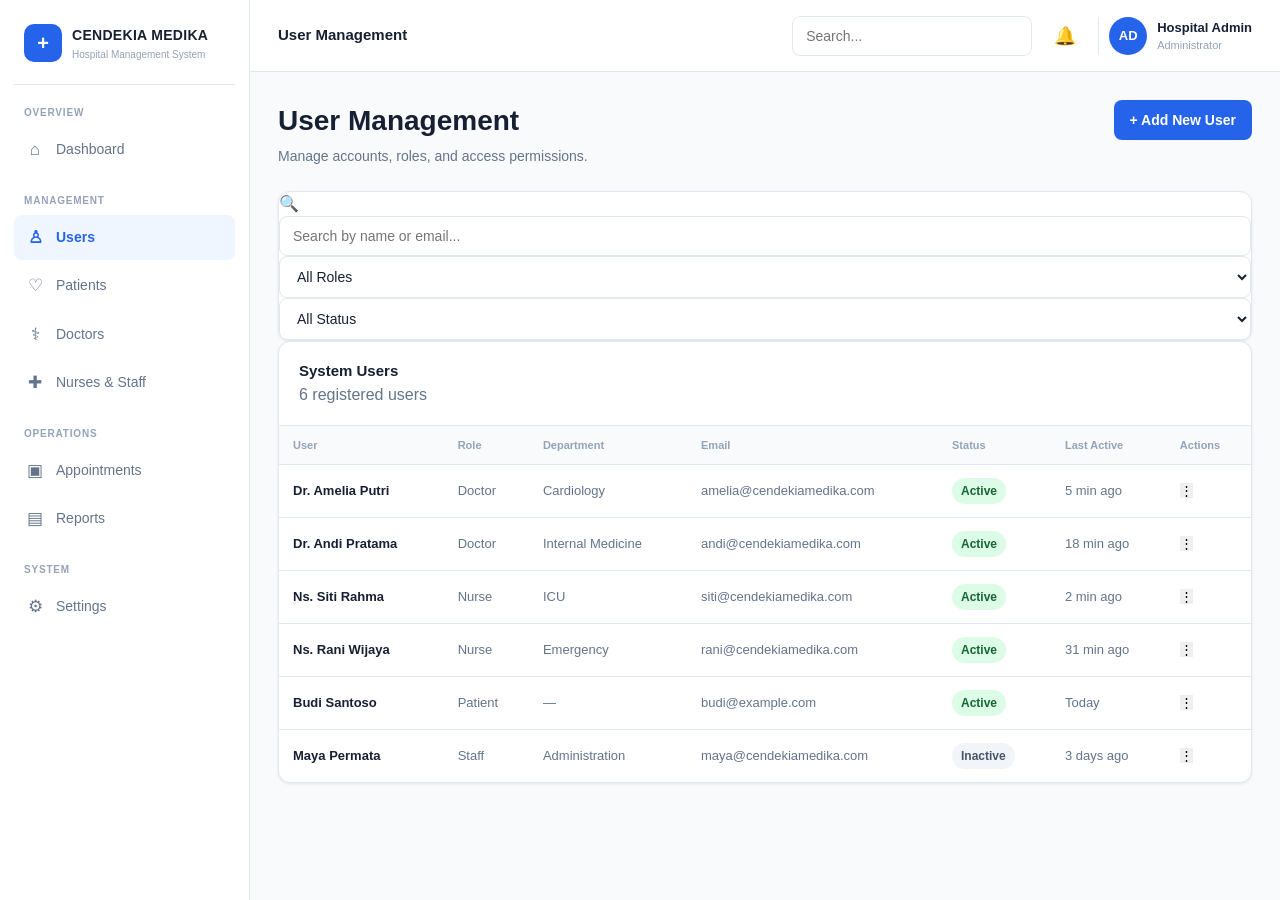
==== pages/admin-users.html @ 8cd88839 "Create initial HMS frontend" ====
<!DOCTYPE html>
<html lang="en">

<head>
    <meta charset="UTF-8">
    <meta
        name="viewport"
        content="width=device-width, initial-scale=1.0"
    >

    <title>User Management | CENDEKIA MEDIKA</title>

    <link rel="stylesheet" href="../style.css">
</head>

<body class="role-admin">

<div class="dashboard">

    <!-- ================= SIDEBAR ================= -->

    <aside class="sidebar">

        <div class="sidebar-logo">

            <div class="sidebar-logo-icon">
                +
            </div>

            <div class="sidebar-logo-text">
                <strong>CENDEKIA MEDIKA</strong>
                <span>Hospital Management System</span>
            </div>

        </div>


        <nav class="sidebar-nav">

            <div class="nav-section-title">
                Overview
            </div>

            <a
                href="admin-dashboard.html"
                class="nav-item"
            >
                <span class="nav-icon">⌂</span>
                <span>Dashboard</span>
            </a>


            <div class="nav-section-title">
                Management
            </div>

            <a
                href="admin-users.html"
                class="nav-item active"
            >
                <span class="nav-icon">♙</span>
                <span>Users</span>
            </a>

            <a href="#" class="nav-item">
                <span class="nav-icon">♡</span>
                <span>Patients</span>
            </a>

            <a href="#" class="nav-item">
                <span class="nav-icon">⚕</span>
                <span>Doctors</span>
            </a>

            <a href="#" class="nav-item">
                <span class="nav-icon">✚</span>
                <span>Nurses & Staff</span>
            </a>


            <div class="nav-section-title">
                Operations
            </div>

            <a href="#" class="nav-item">
                <span class="nav-icon">▣</span>
                <span>Appointments</span>
            </a>

            <a href="#" class="nav-item">
                <span class="nav-icon">▤</span>
                <span>Reports</span>
            </a>


            <div class="nav-section-title">
                System
            </div>

            <a href="#" class="nav-item">
                <span class="nav-icon">⚙</span>
                <span>Settings</span>
            </a>

        </nav>

    </aside>


    <!-- ================= MAIN ================= -->

    <div class="dashboard-main">


        <!-- TOPBAR -->

        <header class="topbar">

            <div class="topbar-left">

                <div class="topbar-title">
                    User Management
                </div>

            </div>


            <div class="topbar-right">

                <input
                    class="search-box"
                    type="search"
                    placeholder="Search..."
                >

                <button class="icon-button">
                    🔔
                </button>


                <div class="user-profile">

                    <div class="avatar">
                        AD
                    </div>

                    <div class="user-info">
                        <strong>Hospital Admin</strong>
                        <span>Administrator</span>
                    </div>

                </div>

            </div>

        </header>


        <!-- ================= CONTENT ================= -->

        <main class="page-content">


            <!-- HEADER -->

            <div class="page-header">

                <div>

                    <h1>
                        User Management
                    </h1>

                    <p>
                        Manage accounts, roles, and access permissions.
                    </p>

                </div>


                <button
                    class="btn btn-primary"
                    id="addUserButton"
                >
                    + Add New User
                </button>

            </div>


            <!-- ================= FILTERS ================= -->

            <div class="card user-toolbar">

                <div class="user-search">

                    <span>🔍</span>

                    <input
                        type="search"
                        id="userSearch"
                        placeholder="Search by name or email..."
                    >

                </div>


                <select id="roleFilter">

                    <option value="all">
                        All Roles
                    </option>

                    <option value="doctor">
                        Doctor
                    </option>

                    <option value="nurse">
                        Nurse
                    </option>

                    <option value="patient">
                        Patient
                    </option>

                    <option value="staff">
                        Staff
                    </option>

                </select>


                <select id="statusFilter">

                    <option value="all">
                        All Status
                    </option>

                    <option value="active">
                        Active
                    </option>

                    <option value="inactive">
                        Inactive
                    </option>

                </select>

            </div>


            <!-- ================= USERS TABLE ================= -->

            <div class="card">

                <div class="card-header">

                    <div>

                        <h3>
                            System Users
                        </h3>

                        <p class="table-subtitle">
                            6 registered users
                        </p>

                    </div>

                </div>


                <div class="table-wrapper">

                    <table id="usersTable">

                        <thead>

                            <tr>

                                <th>
                                    User
                                </th>

                                <th>
                                    Role
                                </th>

                                <th>
                                    Department
                                </th>

                                <th>
                                    Email
                                </th>

                                <th>
                                    Status
                                </th>

                                <th>
                                    Last Active
                                </th>

                                <th>
                                    Actions
                                </th>

                            </tr>

                        </thead>


                        <tbody>


                            <tr data-role="doctor" data-status="active">

                                <td>

                                    <strong>
                                        Dr. Amelia Putri
                                    </strong>

                                </td>

                                <td>
                                    Doctor
                                </td>

                                <td>
                                    Cardiology
                                </td>

                                <td>
                                    amelia@cendekiamedika.com
                                </td>

                                <td>

                                    <span class="status status-success">
                                        Active
                                    </span>

                                </td>

                                <td>
                                    5 min ago
                                </td>

                                <td>

                                    <button class="table-action">
                                        ⋮
                                    </button>

                                </td>

                            </tr>


                            <tr data-role="doctor" data-status="active">

                                <td>

                                    <strong>
                                        Dr. Andi Pratama
                                    </strong>

                                </td>

                                <td>
                                    Doctor
                                </td>

                                <td>
                                    Internal Medicine
                                </td>

                                <td>
                                    andi@cendekiamedika.com
                                </td>

                                <td>

                                    <span class="status status-success">
                                        Active
                                    </span>

                                </td>

                                <td>
                                    18 min ago
                                </td>

                                <td>

                                    <button class="table-action">
                                        ⋮
                                    </button>

                                </td>

                            </tr>


                            <tr data-role="nurse" data-status="active">

                                <td>

                                    <strong>
                                        Ns. Siti Rahma
                                    </strong>

                                </td>

                                <td>
                                    Nurse
                                </td>

                                <td>
                                    ICU
                                </td>

                                <td>
                                    siti@cendekiamedika.com
                                </td>

                                <td>

                                    <span class="status status-success">
                                        Active
                                    </span>

                                </td>

                                <td>
                                    2 min ago
                                </td>

                                <td>

                                    <button class="table-action">
                                        ⋮
                                    </button>

                                </td>

                            </tr>


                            <tr data-role="nurse" data-status="active">

                                <td>

                                    <strong>
                                        Ns. Rani Wijaya
                                    </strong>

                                </td>

                                <td>
                                    Nurse
                                </td>

                                <td>
                                    Emergency
                                </td>

                                <td>
                                    rani@cendekiamedika.com
                                </td>

                                <td>

                                    <span class="status status-success">
                                        Active
                                    </span>

                                </td>

                                <td>
                                    31 min ago
                                </td>

                                <td>

                                    <button class="table-action">
                                        ⋮
                                    </button>

                                </td>

                            </tr>


                            <tr data-role="patient" data-status="active">

                                <td>

                                    <strong>
                                        Budi Santoso
                                    </strong>

                                </td>

                                <td>
                                    Patient
                                </td>

                                <td>
                                    —
                                </td>

                                <td>
                                    budi@example.com
                                </td>

                                <td>

                                    <span class="status status-success">
                                        Active
                                    </span>

                                </td>

                                <td>
                                    Today
                                </td>

                                <td>

                                    <button class="table-action">
                                        ⋮
                                    </button>

                                </td>

                            </tr>


                            <tr data-role="staff" data-status="inactive">

                                <td>

                                    <strong>
                                        Maya Permata
                                    </strong>

                                </td>

                                <td>
                                    Staff
                                </td>

                                <td>
                                    Administration
                                </td>

                                <td>
                                    maya@cendekiamedika.com
                                </td>

                                <td>

                                    <span class="status status-neutral">
                                        Inactive
                                    </span>

                                </td>

                                <td>
                                    3 days ago
                                </td>

                                <td>

                                    <button class="table-action">
                                        ⋮
                                    </button>

                                </td>

                            </tr>


                        </tbody>

                    </table>

                </div>

            </div>


        </main>

    </div>

</div>


<script src="../script.js"></script>

</body>

</html>
---- style.css ----
/* =========================================================
   CENDEKIA MEDIKA — HMS DESIGN SYSTEM
   ========================================================= */

/* ---------- RESET ---------- */

* {
    margin: 0;
    padding: 0;
    box-sizing: border-box;
}

:root {
    /* Main colors */
    --primary: #2563eb;
    --primary-dark: #1d4ed8;
    --primary-light: #eff6ff;

    /* Role accents */
    --admin: #2563eb;
    --doctor: #0891b2;
    --nurse: #16a34a;
    --patient: #7c3aed;

    /* Status */
    --success: #16a34a;
    --warning: #d97706;
    --danger: #dc2626;
    --info: #2563eb;

    /* Neutral colors */
    --text-primary: #172033;
    --text-secondary: #64748b;
    --text-muted: #94a3b8;

    --background: #f8fafc;
    --surface: #ffffff;
    --border: #e2e8f0;

    /* UI */
    --sidebar-width: 250px;
    --header-height: 72px;

    --radius-sm: 8px;
    --radius-md: 12px;
    --radius-lg: 16px;

    --shadow-sm: 0 1px 3px rgba(15, 23, 42, 0.08);
    --shadow-md: 0 4px 12px rgba(15, 23, 42, 0.08);
}

body {
    font-family:
        Inter,
        -apple-system,
        BlinkMacSystemFont,
        "Segoe UI",
        Roboto,
        Arial,
        sans-serif;

    color: var(--text-primary);
    background: var(--background);
    line-height: 1.5;
}

/* ---------- TYPOGRAPHY ---------- */

h1,
h2,
h3,
h4 {
    color: var(--text-primary);
    font-weight: 600;
}

h1 {
    font-size: 28px;
}

h2 {
    font-size: 22px;
}

h3 {
    font-size: 17px;
}

p {
    color: var(--text-secondary);
}

/* ---------- LINKS ---------- */

a {
    color: var(--primary);
    text-decoration: none;
}

a:hover {
    text-decoration: underline;
}

/* ---------- BUTTONS ---------- */

button {
    font-family: inherit;
    cursor: pointer;
    border: none;
}

.btn {
    display: inline-flex;
    align-items: center;
    justify-content: center;
    gap: 8px;

    min-height: 40px;
    padding: 0 16px;

    border-radius: var(--radius-sm);

    font-size: 14px;
    font-weight: 600;

    transition:
        background 0.2s ease,
        transform 0.1s ease,
        box-shadow 0.2s ease;
}

.btn:active {
    transform: translateY(1px);
}

.btn-primary {
    color: white;
    background: var(--primary);
}

.btn-primary:hover {
    background: var(--primary-dark);
}

.btn-secondary {
    color: var(--text-primary);
    background: var(--surface);
    border: 1px solid var(--border);
}

.btn-secondary:hover {
    background: var(--background);
}

/* ---------- CARDS ---------- */

.card {
    background: var(--surface);
    border: 1px solid var(--border);
    border-radius: var(--radius-md);
    box-shadow: var(--shadow-sm);
}

/* ---------- STATUS BADGES ---------- */

.status {
    display: inline-flex;
    align-items: center;
    gap: 6px;

    padding: 4px 9px;

    border-radius: 999px;

    font-size: 12px;
    font-weight: 600;
}

.status-success {
    color: #166534;
    background: #dcfce7;
}

.status-warning {
    color: #92400e;
    background: #fef3c7;
}

.status-danger {
    color: #991b1b;
    background: #fee2e2;
}

.status-info {
    color: #1e40af;
    background: #dbeafe;
}

.status-neutral {
    color: #475569;
    background: #f1f5f9;
}

/* ---------- FORM ELEMENTS ---------- */

input,
select,
textarea {
    width: 100%;

    padding: 11px 13px;

    border: 1px solid var(--border);
    border-radius: var(--radius-sm);

    background: var(--surface);
    color: var(--text-primary);

    font-family: inherit;
    font-size: 14px;

    outline: none;

    transition:
        border-color 0.2s ease,
        box-shadow 0.2s ease;
}

input:focus,
select:focus,
textarea:focus {
    border-color: var(--primary);

    box-shadow: 0 0 0 3px rgba(37, 99, 235, 0.12);
}

label {
    display: block;

    margin-bottom: 6px;

    color: var(--text-primary);

    font-size: 13px;
    font-weight: 600;
}

/* =========================================================
   DASHBOARD LAYOUT
   ========================================================= */

.dashboard {
    display: flex;
    min-height: 100vh;
}

/* ---------- SIDEBAR ---------- */

.sidebar {
    position: fixed;
    top: 0;
    left: 0;
    bottom: 0;

    width: var(--sidebar-width);

    padding: 20px 14px;

    background: var(--surface);
    border-right: 1px solid var(--border);

    overflow-y: auto;
    z-index: 100;
}

.sidebar-logo {
    display: flex;
    align-items: center;
    gap: 10px;

    padding: 4px 10px 22px;

    border-bottom: 1px solid var(--border);
}

.sidebar-logo-icon {
    width: 38px;
    height: 38px;

    display: flex;
    align-items: center;
    justify-content: center;

    border-radius: 10px;

    color: white;
    background: var(--primary);

    font-size: 20px;
    font-weight: 700;
}

.sidebar-logo-text strong {
    display: block;

    color: var(--text-primary);

    font-size: 14px;
    letter-spacing: 0.3px;
}

.sidebar-logo-text span {
    display: block;

    margin-top: 1px;

    color: var(--text-muted);

    font-size: 10px;
}

/* ---------- SIDEBAR NAVIGATION ---------- */

.sidebar-nav {
    margin-top: 20px;
}

.nav-section-title {
    padding: 0 10px;
    margin: 20px 0 7px;

    color: var(--text-muted);

    font-size: 10px;
    font-weight: 700;
    letter-spacing: 0.08em;
    text-transform: uppercase;
}

.nav-item {
    display: flex;
    align-items: center;
    gap: 11px;

    width: 100%;

    padding: 10px 11px;
    margin-bottom: 3px;

    border-radius: var(--radius-sm);

    color: var(--text-secondary);

    font-size: 14px;
    font-weight: 500;

    transition:
        background 0.2s ease,
        color 0.2s ease;
}

.nav-item:hover {
    color: var(--text-primary);
    background: #f1f5f9;
    text-decoration: none;
}

.nav-item.active {
    color: var(--primary);
    background: var(--primary-light);
    font-weight: 600;
}

.nav-icon {
    width: 20px;

    text-align: center;

    font-size: 17px;
}

/* ---------- MAIN AREA ---------- */

.dashboard-main {
    flex: 1;

    margin-left: var(--sidebar-width);

    min-width: 0;
}

/* ---------- TOP HEADER ---------- */

.topbar {
    position: sticky;
    top: 0;
    z-index: 50;

    height: var(--header-height);

    display: flex;
    align-items: center;
    justify-content: space-between;

    padding: 0 28px;

    background: rgba(255, 255, 255, 0.95);
    border-bottom: 1px solid var(--border);

    backdrop-filter: blur(10px);
}

.topbar-left {
    display: flex;
    align-items: center;
    gap: 12px;
}

.topbar-title {
    font-size: 15px;
    font-weight: 600;
}

.topbar-right {
    display: flex;
    align-items: center;
    gap: 14px;
}

.search-box {
    width: 240px;
}

.icon-button {
    width: 38px;
    height: 38px;

    display: flex;
    align-items: center;
    justify-content: center;

    border-radius: 50%;

    color: var(--text-secondary);
    background: transparent;

    font-size: 18px;
}

.icon-button:hover {
    background: var(--background);
}

/* ---------- USER PROFILE ---------- */

.user-profile {
    display: flex;
    align-items: center;
    gap: 10px;

    padding-left: 10px;

    border-left: 1px solid var(--border);
}

.avatar {
    width: 38px;
    height: 38px;

    display: flex;
    align-items: center;
    justify-content: center;

    border-radius: 50%;

    color: white;
    background: var(--primary);

    font-size: 13px;
    font-weight: 700;
}

.user-info strong {
    display: block;

    font-size: 13px;
}

.user-info span {
    display: block;

    color: var(--text-muted);

    font-size: 11px;
}

/* ---------- PAGE CONTENT ---------- */

.page-content {
    padding: 28px;
    max-width: 1600px;
}

.page-header {
    display: flex;
    align-items: flex-start;
    justify-content: space-between;

    margin-bottom: 24px;
}

.page-header p {
    margin-top: 4px;
    font-size: 14px;
}

/* ---------- KPI GRID ---------- */

.kpi-grid {
    display: grid;

    grid-template-columns: repeat(4, minmax(0, 1fr));

    gap: 16px;

    margin-bottom: 20px;
}

.kpi-card {
    padding: 18px;
}

.kpi-header {
    display: flex;
    align-items: center;
    justify-content: space-between;

    margin-bottom: 14px;
}

.kpi-icon {
    width: 38px;
    height: 38px;

    display: flex;
    align-items: center;
    justify-content: center;

    border-radius: 9px;

    background: var(--primary-light);
    color: var(--primary);

    font-size: 18px;
}

.kpi-label {
    color: var(--text-secondary);
    font-size: 13px;
}

.kpi-value {
    color: var(--text-primary);

    font-size: 26px;
    font-weight: 700;
}

.kpi-change {
    margin-top: 5px;

    font-size: 12px;
}

/* ---------- CONTENT GRID ---------- */

.content-grid {
    display: grid;

    grid-template-columns: minmax(0, 2fr) minmax(280px, 1fr);

    gap: 20px;

    margin-bottom: 20px;
}

.content-grid-equal {
    grid-template-columns: repeat(2, minmax(0, 1fr));
}

/* ---------- CARD HEADER ---------- */

.card-header {
    display: flex;
    align-items: center;
    justify-content: space-between;

    padding: 18px 20px;

    border-bottom: 1px solid var(--border);
}

.card-header h3 {
    font-size: 15px;
}

.card-header a {
    font-size: 12px;
    font-weight: 600;
}

.card-body {
    padding: 20px;
}

/* ---------- TABLE ---------- */

.table-wrapper {
    width: 100%;
    overflow-x: auto;
}

table {
    width: 100%;

    border-collapse: collapse;

    font-size: 13px;
}

th {
    padding: 11px 14px;

    color: var(--text-muted);

    background: #f8fafc;

    font-size: 11px;
    font-weight: 700;

    text-align: left;
    white-space: nowrap;
}

td {
    padding: 13px 14px;

    border-top: 1px solid var(--border);

    color: var(--text-secondary);

    vertical-align: middle;
}

td strong {
    color: var(--text-primary);
    font-weight: 600;
}

tr:hover td {
    background: #fafcff;
}

/* ---------- QUICK ACTIONS ---------- */

.quick-actions {
    display: grid;
    grid-template-columns: repeat(2, minmax(0, 1fr));
    gap: 10px;
}

.quick-action {
    display: flex;
    align-items: center;
    gap: 9px;

    padding: 12px;

    border: 1px solid var(--border);
    border-radius: var(--radius-sm);

    color: var(--text-primary);
    background: var(--surface);

    font-size: 13px;
    font-weight: 500;

    text-align: left;
}

.quick-action:hover {
    background: var(--background);
    border-color: #cbd5e1;
}

/* ---------- ACTIVITY LIST ---------- */

.activity-list {
    display: flex;
    flex-direction: column;
}

.activity-item {
    display: flex;
    gap: 12px;

    padding: 14px 0;

    border-bottom: 1px solid var(--border);
}

.activity-item:last-child {
    border-bottom: none;
}

.activity-dot {
    flex: 0 0 auto;

    width: 8px;
    height: 8px;

    margin-top: 6px;

    border-radius: 50%;
    background: var(--primary);
}

.activity-content {
    flex: 1;
}

.activity-content strong {
    display: block;

    color: var(--text-primary);

    font-size: 13px;
}

.activity-content span {
    display: block;

    margin-top: 2px;

    color: var(--text-muted);

    font-size: 11px;
}

/* ---------- EMPTY STATE ---------- */

.empty-state {
    padding: 40px 20px;

    color: var(--text-muted);

    text-align: center;
}

.empty-state-icon {
    margin-bottom: 10px;

    font-size: 30px;
}

.empty-state p {
    font-size: 13px;
}

/* ---------- ROLE ACCENTS ---------- */

.role-admin {
    --role-color: var(--admin);
    --role-light: #eff6ff;
}

.role-doctor {
    --role-color: var(--doctor);
    --role-light: #ecfeff;
}

.role-nurse {
    --role-color: var(--nurse);
    --role-light: #f0fdf4;
}

.role-patient {
    --role-color: var(--patient);
    --role-light: #f5f3ff;
}

.role-admin .nav-item.active,
.role-doctor .nav-item.active,
.role-nurse .nav-item.active,
.role-patient .nav-item.active {
    color: var(--role-color);
    background: var(--role-light);
}

.role-admin .avatar,
.role-doctor .avatar,
.role-nurse .avatar,
.role-patient .avatar {
    background: var(--role-color);
}

.role-admin .kpi-icon,
.role-doctor .kpi-icon,
.role-nurse .kpi-icon,
.role-patient .kpi-icon {
    color: var(--role-color);
    background: var(--role-light);
}

/* =========================================================
   RESPONSIVE DESIGN
   ========================================================= */

@media (max-width: 1100px) {

    .kpi-grid {
        grid-template-columns: repeat(2, minmax(0, 1fr));
    }

    .content-grid {
        grid-template-columns: 1fr;
    }

    .search-box {
        width: 180px;
    }
}

@media (max-width: 800px) {

    :root {
        --sidebar-width: 70px;
    }

    .sidebar {
        padding: 16px 8px;
    }

    .sidebar-logo-text,
    .nav-section-title,
    .nav-item span:not(.nav-icon) {
        display: none;
    }

    .sidebar-logo {
        justify-content: center;
        padding: 4px 0 20px;
    }

    .nav-item {
        justify-content: center;
        padding: 11px;
    }

    .nav-icon {
        font-size: 19px;
    }

    .page-content {
        padding: 20px;
    }

    .topbar {
        padding: 0 20px;
    }

    .search-box {
        display: none;
    }
}

@media (max-width: 600px) {

    .kpi-grid {
        grid-template-columns: 1fr;
    }

    .content-grid-equal {
        grid-template-columns: 1fr;
    }

    .page-header {
        flex-direction: column;
        gap: 12px;
    }

    .user-info {
        display: none;
    }

    .topbar {
        padding: 0 14px;
    }

    .page-content {
        padding: 16px;
    }

    h1 {
        font-size: 23px;
    }

    .quick-actions {
        grid-template-columns: 1fr;
    }
}
/* =========================================================
   LOGIN PAGE
   ========================================================= */

.login-page {
    min-height: 100vh;

    display: grid;
    grid-template-columns: 1.05fr 0.95fr;

    background: var(--background);
}

/* ---------- BRAND PANEL ---------- */

.login-brand {
    position: relative;

    display: flex;
    flex-direction: column;
    justify-content: center;

    padding: 70px 9vw;

    color: white;

    background:
        linear-gradient(
            145deg,
            #0f2f56 0%,
            #164e7a 55%,
            #176b87 100%
        );

    overflow: hidden;
}

.login-brand::before {
    content: "";

    position: absolute;

    width: 420px;
    height: 420px;

    right: -180px;
    top: -120px;

    border: 1px solid rgba(255,255,255,0.12);
    border-radius: 50%;
}

.login-brand::after {
    content: "";

    position: absolute;

    width: 300px;
    height: 300px;

    left: -180px;
    bottom: -150px;

    border: 1px solid rgba(255,255,255,0.08);
    border-radius: 50%;
}

.brand-content {
    position: relative;
    z-index: 1;

    max-width: 600px;
}

.brand-logo {
    width: 48px;
    height: 48px;

    display: flex;
    align-items: center;
    justify-content: center;

    margin-bottom: 28px;

    border: 1px solid rgba(255,255,255,0.25);
    border-radius: 12px;

    background: rgba(255,255,255,0.08);

    font-size: 30px;
    font-weight: 300;
}

.brand-label {
    margin-bottom: 10px;

    color: rgba(255,255,255,0.65);

    font-size: 11px;
    font-weight: 700;
    letter-spacing: 0.15em;
}

.login-brand h1 {
    margin-bottom: 18px;

    color: white;

    font-size: clamp(38px, 4vw, 58px);
    line-height: 0.98;
    letter-spacing: -0.04em;
}

.login-brand h1 span {
    color: #8dd8e6;
}

.brand-description {
    max-width: 500px;

    color: rgba(255,255,255,0.72);

    font-size: 15px;
    line-height: 1.7;
}

.brand-features {
    display: flex;
    flex-direction: column;
    gap: 18px;

    margin-top: 45px;
}

.brand-feature {
    display: flex;
    align-items: center;
    gap: 14px;
}

.feature-icon {
    width: 38px;
    height: 38px;

    flex: 0 0 auto;

    display: flex;
    align-items: center;
    justify-content: center;

    border: 1px solid rgba(255,255,255,0.15);
    border-radius: 9px;

    background: rgba(255,255,255,0.07);

    color: #a9e5ec;

    font-size: 17px;
}

.brand-feature strong {
    display: block;

    margin-bottom: 2px;

    color: white;

    font-size: 13px;
}

.brand-feature span {
    color: rgba(255,255,255,0.58);

    font-size: 12px;
}

.brand-footer {
    position: absolute;

    left: 9vw;
    bottom: 25px;

    color: rgba(255,255,255,0.4);

    font-size: 10px;
    letter-spacing: 0.05em;
}


/* ---------- LOGIN PANEL ---------- */

.login-panel {
    display: flex;
    align-items: center;
    justify-content: center;

    padding: 50px;
}

.login-container {
    width: 100%;
    max-width: 470px;
}

.login-heading {
    margin-bottom: 30px;
}

.eyebrow {
    margin-bottom: 7px;

    color: var(--primary);

    font-size: 11px;
    font-weight: 700;
    letter-spacing: 0.12em;
}

.login-heading h2 {
    margin-bottom: 7px;

    font-size: 28px;
    letter-spacing: -0.02em;
}

.login-heading p:last-child {
    font-size: 14px;
}


/* ---------- ROLE SELECTION ---------- */

.form-section {
    margin-bottom: 25px;
}

.form-section > label {
    margin-bottom: 9px;
}

.role-grid {
    display: grid;

    grid-template-columns: repeat(4, 1fr);

    gap: 8px;
}

.role-card {
    min-height: 78px;

    display: flex;
    flex-direction: column;
    align-items: center;
    justify-content: center;
    gap: 7px;

    padding: 10px 5px;

    border: 1px solid var(--border);
    border-radius: var(--radius-md);

    color: var(--text-secondary);
    background: white;

    transition:
        border-color 0.2s ease,
        background 0.2s ease,
        color 0.2s ease,
        transform 0.1s ease;
}

.role-card:hover {
    border-color: #cbd5e1;
    background: #f8fafc;
}

.role-card.active {
    border-color: var(--primary);
    color: var(--primary);
    background: var(--primary-light);
}

.role-card:active {
    transform: translateY(1px);
}

.role-icon {
    font-size: 21px;
}

.role-card > span:last-child {
    font-size: 12px;
    font-weight: 600;
}


/* ---------- FORM ---------- */

#loginForm {
    display: flex;
    flex-direction: column;
    gap: 18px;
}

.form-group {
    display: flex;
    flex-direction: column;
}

.password-field {
    position: relative;
}

.password-field input {
    padding-right: 65px;
}

.password-field button {
    position: absolute;

    top: 50%;
    right: 10px;

    transform: translateY(-50%);

    padding: 4px 6px;

    color: var(--text-secondary);
    background: transparent;

    font-size: 11px;
    font-weight: 600;
}

.password-field button:hover {
    color: var(--primary);
}

.login-options {
    display: flex;
    align-items: center;
    justify-content: space-between;

    margin-top: -4px;

    font-size: 12px;
}

.remember-me {
    display: flex;
    align-items: center;
    gap: 7px;

    margin: 0;

    color: var(--text-secondary);

    font-size: 12px;
    font-weight: 400;
}

.remember-me input {
    width: auto;
}

.login-options a {
    font-weight: 600;
}

.login-button {
    width: 100%;

    min-height: 46px;

    margin-top: 2px;

    border-radius: var(--radius-sm);

    color: white;
    background: var(--primary);

    font-size: 14px;
    font-weight: 600;

    transition:
        background 0.2s ease,
        transform 0.1s ease;
}

.login-button:hover {
    background: var(--primary-dark);
}

.login-button:active {
    transform: translateY(1px);
}

.login-message {
    min-height: 18px;

    margin-top: -7px;

    font-size: 12px;
    text-align: center;
}

.demo-info {
    margin-top: 30px;
    padding-top: 18px;

    border-top: 1px solid var(--border);

    text-align: center;
}

.demo-info span {
    color: var(--text-muted);

    font-size: 9px;
    font-weight: 700;
    letter-spacing: 0.12em;
}

.demo-info p {
    margin-top: 3px;

    font-size: 11px;
}


/* =========================================================
   LOGIN RESPONSIVE
   ========================================================= */

@media (max-width: 900px) {

    .login-page {
        grid-template-columns: 1fr;
    }

    .login-brand {
        min-height: 330px;

        padding: 45px 35px;
    }

    .login-brand h1 {
        font-size: 40px;
    }

    .brand-features {
        display: none;
    }

    .brand-footer {
        left: 35px;
    }

    .login-panel {
        padding: 45px 30px;
    }
}

@media (max-width: 500px) {

    .login-brand {
        min-height: 270px;

        padding: 35px 22px;
    }

    .login-brand h1 {
        font-size: 34px;
    }

    .brand-description {
        font-size: 13px;
    }

    .login-panel {
        padding: 35px 20px;
    }

    .role-card {
        min-height: 70px;
    }

    .role-card > span:last-child {
        font-size: 11px;
    }

    .login-heading h2 {
        font-size: 24px;
    }
}
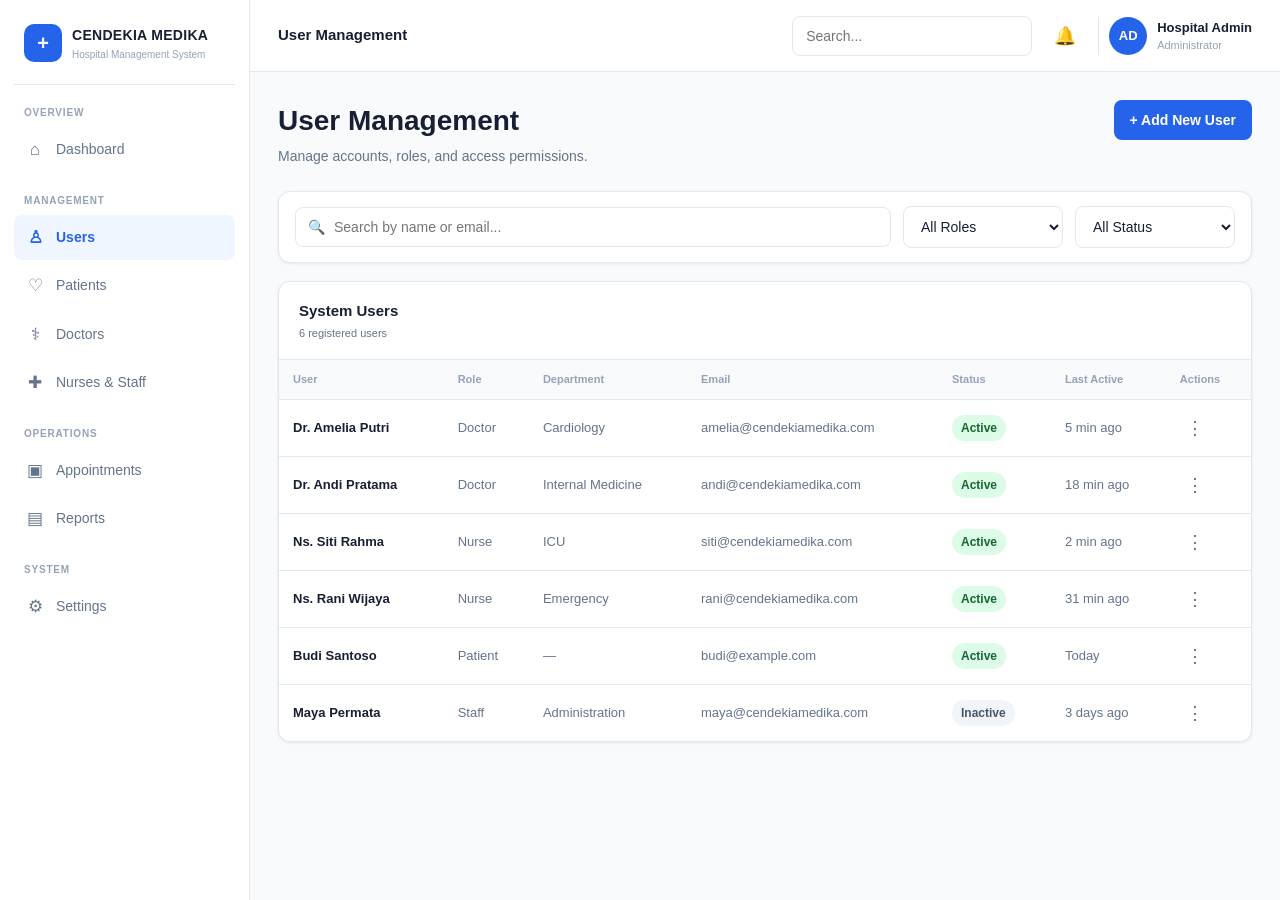
==== commit 625b12e7: "Create initial HMS frontend" ====
--- a/style.css
+++ b/style.css
@@ -1404,4 +1404,78 @@
     .login-heading h2 {
         font-size: 24px;
     }
+}
+/* =========================================================
+   USER MANAGEMENT
+   ========================================================= */
+
+.user-toolbar {
+    display: flex;
+    align-items: center;
+    gap: 12px;
+
+    padding: 14px 16px;
+
+    margin-bottom: 18px;
+}
+
+.user-search {
+    position: relative;
+
+    flex: 1;
+
+    display: flex;
+    align-items: center;
+}
+
+.user-search > span {
+    position: absolute;
+    left: 13px;
+
+    color: var(--text-muted);
+
+    font-size: 14px;
+}
+
+.user-search input {
+    padding-left: 38px;
+}
+
+.user-toolbar select {
+    width: 160px;
+}
+
+.table-subtitle {
+    margin-top: 2px;
+
+    font-size: 11px;
+}
+
+.table-action {
+    width: 30px;
+    height: 30px;
+
+    border-radius: 6px;
+
+    color: var(--text-secondary);
+    background: transparent;
+
+    font-size: 18px;
+}
+
+.table-action:hover {
+    background: var(--background);
+    color: var(--text-primary);
+}
+
+@media (max-width: 700px) {
+
+    .user-toolbar {
+        flex-direction: column;
+        align-items: stretch;
+    }
+
+    .user-toolbar select {
+        width: 100%;
+    }
 }
